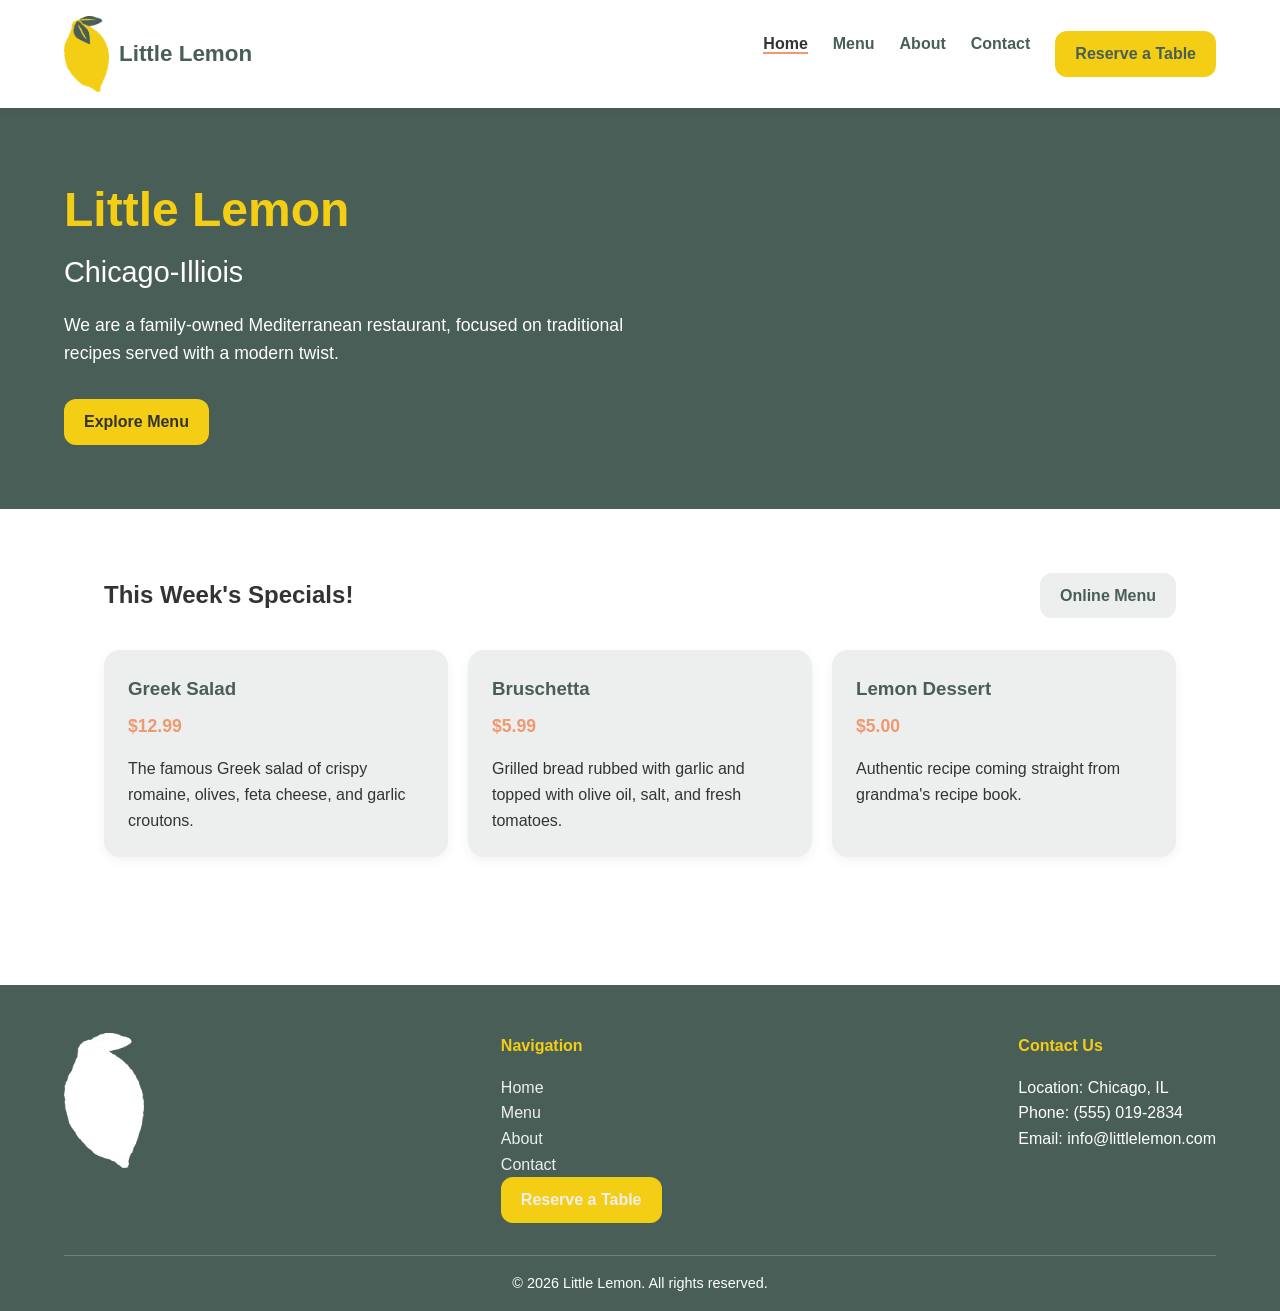
==== index.html @ c8c5520e "Initial commit" ====
<!DOCTYPE html>
<html lang="en">

<head>
    <meta charset="UTF-8">
    <meta name="viewport" content="width=device-width, initial-scale=1.0">
    <title>Little Lemon - Mediterranean Restaurant</title>
    <meta name="description" content="Little Lemon Family Restaurant serving authentic Mediterranean cuisine.">
    <link rel="stylesheet" href="style.css">
</head>

<body>
    <!-- Top Navigation Header -->
    <header class="navbar">
        <a href="index.html" class="logo-link">
            <div class="logo-container">
                <img src="Asset 9@4x.png" alt="Little Lemon Logo" class="logo-img">
                <span class="logo-text">Little Lemon</span>
            </div>
        </a>
        <nav>
            <ul class="nav-links">
                <li><a href="index.html" class="active">Home</a></li>
                <li><a href="menu.html">Menu</a></li>
                <li><a href="about.html">About</a></li>
                <li><a href="contact.html">Contact</a></li>
                <li><a href="book_table.html" class="btn btn-primary nav-cta">Reserve a Table</a></li>
            </ul>
        </nav>

    </header>

    <main>
        <!-- Hero Banner Section -->
        <section class="hero">
            <div class="hero-content">
                <h1>Little Lemon</h1>
                <h2>Chicago-Illiois</h2>
                <p>We are a family-owned Mediterranean restaurant, focused on traditional recipes served with a modern
                    twist.</p>
                <a href="menu.html" class="btn btn-primary">Explore Menu</a>
            </div>
        </section>

        <!-- Featured Specials Section -->
        <section class="specials">
            <div class="section-header">
                <h2>This Week's Specials!</h2>
                <a href="menu.html" class="btn btn-secondary">Online Menu</a>
            </div>
            <div class="cards-grid">
                <article class="card">
                    <h3>Greek Salad</h3>
                    <p class="price">$12.99</p>
                    <p>The famous Greek salad of crispy romaine, olives, feta cheese, and garlic croutons.</p>
                </article>
                <article class="card">
                    <h3>Bruschetta</h3>
                    <p class="price">$5.99</p>
                    <p>Grilled bread rubbed with garlic and topped with olive oil, salt, and fresh tomatoes.</p>
                </article>
                <article class="card">
                    <h3>Lemon Dessert</h3>
                    <p class="price">$5.00</p>
                    <p>Authentic recipe coming straight from grandma's recipe book.</p>
                </article>
            </div>
        </section>
    </main>

    <!-- Footer -->
    <footer>
        <div class="footer-container">
            <div class="footer-col">
                <img src="Asset 9@4x.png" alt="Little Lemon Logo" class="footer-logo">
            </div>
            <div class="footer-col">
                <h4>Navigation</h4>
                <ul>
                    <li><a href="index.html">Home</a></li>
                    <li><a href="menu.html">Menu</a></li>
                    <li><a href="about.html">About</a></li>
                    <li><a href="contact.html">Contact</a></li>
                    <li><a href="book_table.html" class="btn btn-primary nav-cta">Reserve a Table </a></li>
                </ul>
            </div>
            <div class="footer-col">
                <h4>Contact Us</h4>
                <p>Location: Chicago, IL</p>
                <p>Phone: (555) 019-2834</p>
                <p>Email: info@littlelemon.com</p>
            </div>
        </div>
        <div class="footer-bottom">
            <p>&copy; 2026 Little Lemon. All rights reserved.</p>
        </div>
    </footer>
</body>

</html>
---- style.css ----
/* Color Palette Variables */
:root {
    --primary-green: #495E57;
    --primary-yellow: #F4CE14;
    --secondary-orange: #EE9972;
    --secondary-light-green: #71807B;
    --bg-light: #EDEFEE;
    --text-dark: #333333;
    --text-light: #FFFFFF;
}

/* Global Reset */
* {
    box-sizing: border-box;
    margin: 0;
    padding: 0;
}

body {
    font-family: 'Karla', sans-serif, system-ui;
    color: var(--text-dark);
    background-color: #FFFFFF;
    line-height: 1.6;
}

/* Header & Navbar */
.navbar {
    display: flex;
    justify-content: space-between;
    align-items: center;
    padding: 1rem 5%;
    background-color: #FFFFFF;
    box-shadow: 0 2px 10px rgba(0,0,0,0.05);
    position: sticky;
    top: 0;
    z-index: 100;
}

.logo-link {
    text-decoration: none;
    color: inherit;
}

.logo-container {
    display: flex;
    align-items: center;
    gap: 10px;
}

.logo-img {
    width: 45px;
    height: auto;
}

.logo-text {
    font-size: 1.4rem;
    font-weight: 800;
    color: var(--primary-green);
}

.nav-links {
    display: flex;
    list-style: none;
    gap: 25px;
}

.nav-links a {
    text-decoration: none;
    color: var(--primary-green);
    font-weight: 600;
    transition: color 0.2s ease;
}

.nav-links a:hover,
.nav-links a.active {
    color: var(--secondary-black);
    border-bottom: 2px solid var(--secondary-orange);
}

/* Buttons (Call to Action) */
.btn {
    padding: 10px 20px;
    border-radius: 12px;
    text-decoration: none;
    font-weight: bold;
    display: inline-block;
    transition: transform 0.2s ease, background-color 0.2s ease;
    border: none;
    cursor: pointer;
}

.btn:hover {
    transform: translateY(-2px);
}

.btn-primary {
    background-color: var(--primary-yellow);
    color: var(--text-dark);
}

.btn-primary:hover {
    background-color: #e0bd0f;
}

.btn-secondary {
    background-color: var(--bg-light);
    color: var(--primary-green);
}

/* Hero Section */
.hero {
    background-color: var(--primary-green);
    color: var(--text-light);
    padding: 4rem 5%;
}

.hero-content {
    max-width: 600px;
}

.hero h1 {
    color: var(--primary-yellow);
    font-size: 3rem;
}

.hero h2 {
    font-size: 1.8rem;
    margin-bottom: 1rem;
    font-weight: 400;
}

.hero p {
    margin-bottom: 2rem;
    font-size: 1.1rem;
}

/* Specials Section */
.specials {
    padding: 4rem 5%;
    max-width: 1200px;
    margin: 0 auto;
}

.section-header {
    display: flex;
    justify-content: space-between;
    align-items: center;
    margin-bottom: 2rem;
}

.cards-grid {
    display: grid;
    grid-template-columns: repeat(auto-fit, minmax(280px, 1fr));
    gap: 20px;
}

.card {
    background-color: var(--bg-light);
    padding: 1.5rem;
    border-radius: 16px;
    box-shadow: 0 4px 12px rgba(0,0,0,0.05);
    display: flex;
    flex-direction: column;
}

.card h3 {
    color: var(--primary-green);
    margin-bottom: 0.5rem;
}

.card .price {
    color: var(--secondary-orange);
    font-weight: bold;
    font-size: 1.1rem;
    margin-bottom: 1rem;
}

/* Footer */
footer {
    background-color: var(--primary-green);
    color: var(--text-light);
    padding: 3rem 5% 1rem;
    margin-top: 4rem;
}

.footer-container {
    display: flex;
    justify-content: space-between;
    flex-wrap: wrap;
    gap: 30px;
    max-width: 1200px;
    margin: 0 auto 2rem;
}

.footer-logo {
    width: 80px;
    filter: brightness(0) invert(1); /* Makes dark logo white for dark background */
}

.footer-col h4 {
    color: var(--primary-yellow);
    margin-bottom: 1rem;
}

.footer-col ul {
    list-style: none;
}

.footer-col a {
    color: var(--bg-light);
    text-decoration: none;
}

.footer-bottom {
    text-align: center;
    border-top: 1px solid var(--secondary-light-green);
    padding-top: 1rem;
    font-size: 0.9rem;
}
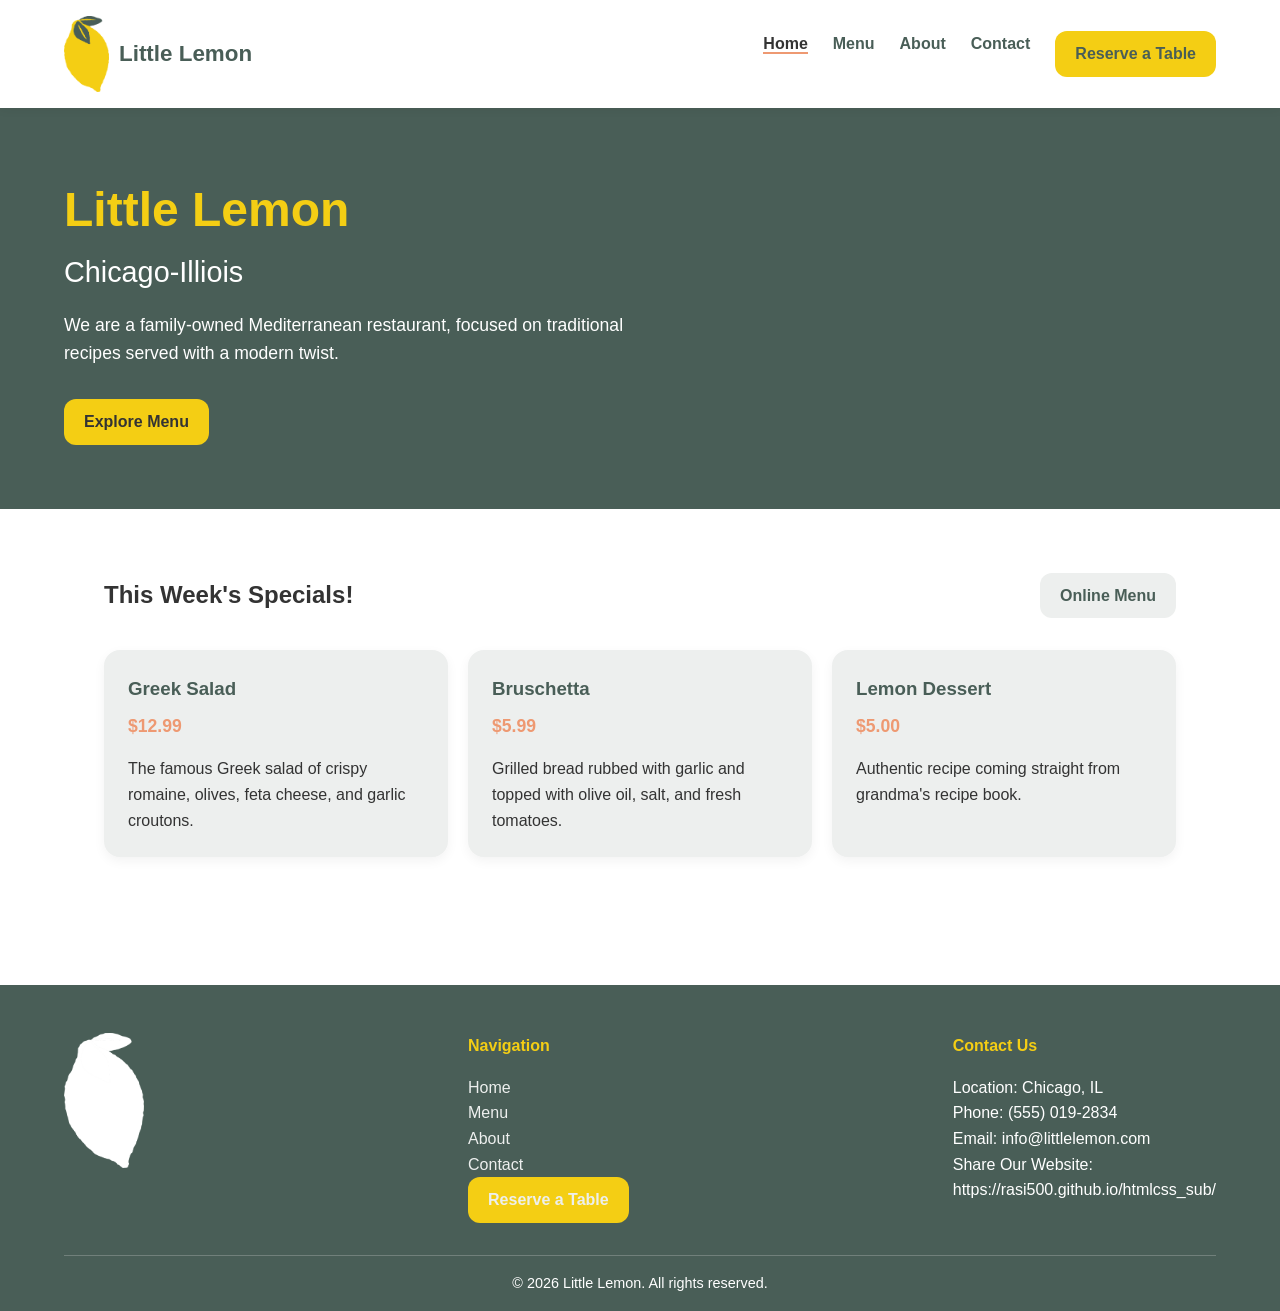
==== commit d40bd6c2: "added web page address to navigation bars" ====
--- a/index.html
+++ b/index.html
@@ -82,13 +82,16 @@
                     <li><a href="about.html">About</a></li>
                     <li><a href="contact.html">Contact</a></li>
                     <li><a href="book_table.html" class="btn btn-primary nav-cta">Reserve a Table </a></li>
-                </ul>
+
             </div>
             <div class="footer-col">
                 <h4>Contact Us</h4>
                 <p>Location: Chicago, IL</p>
                 <p>Phone: (555) 019-2834</p>
                 <p>Email: info@littlelemon.com</p>
+                <label for="share_Our web site">Share Our Website:</label>
+                <p>https://rasi500.github.io/htmlcss_sub/</p>
+                
             </div>
         </div>
         <div class="footer-bottom">
